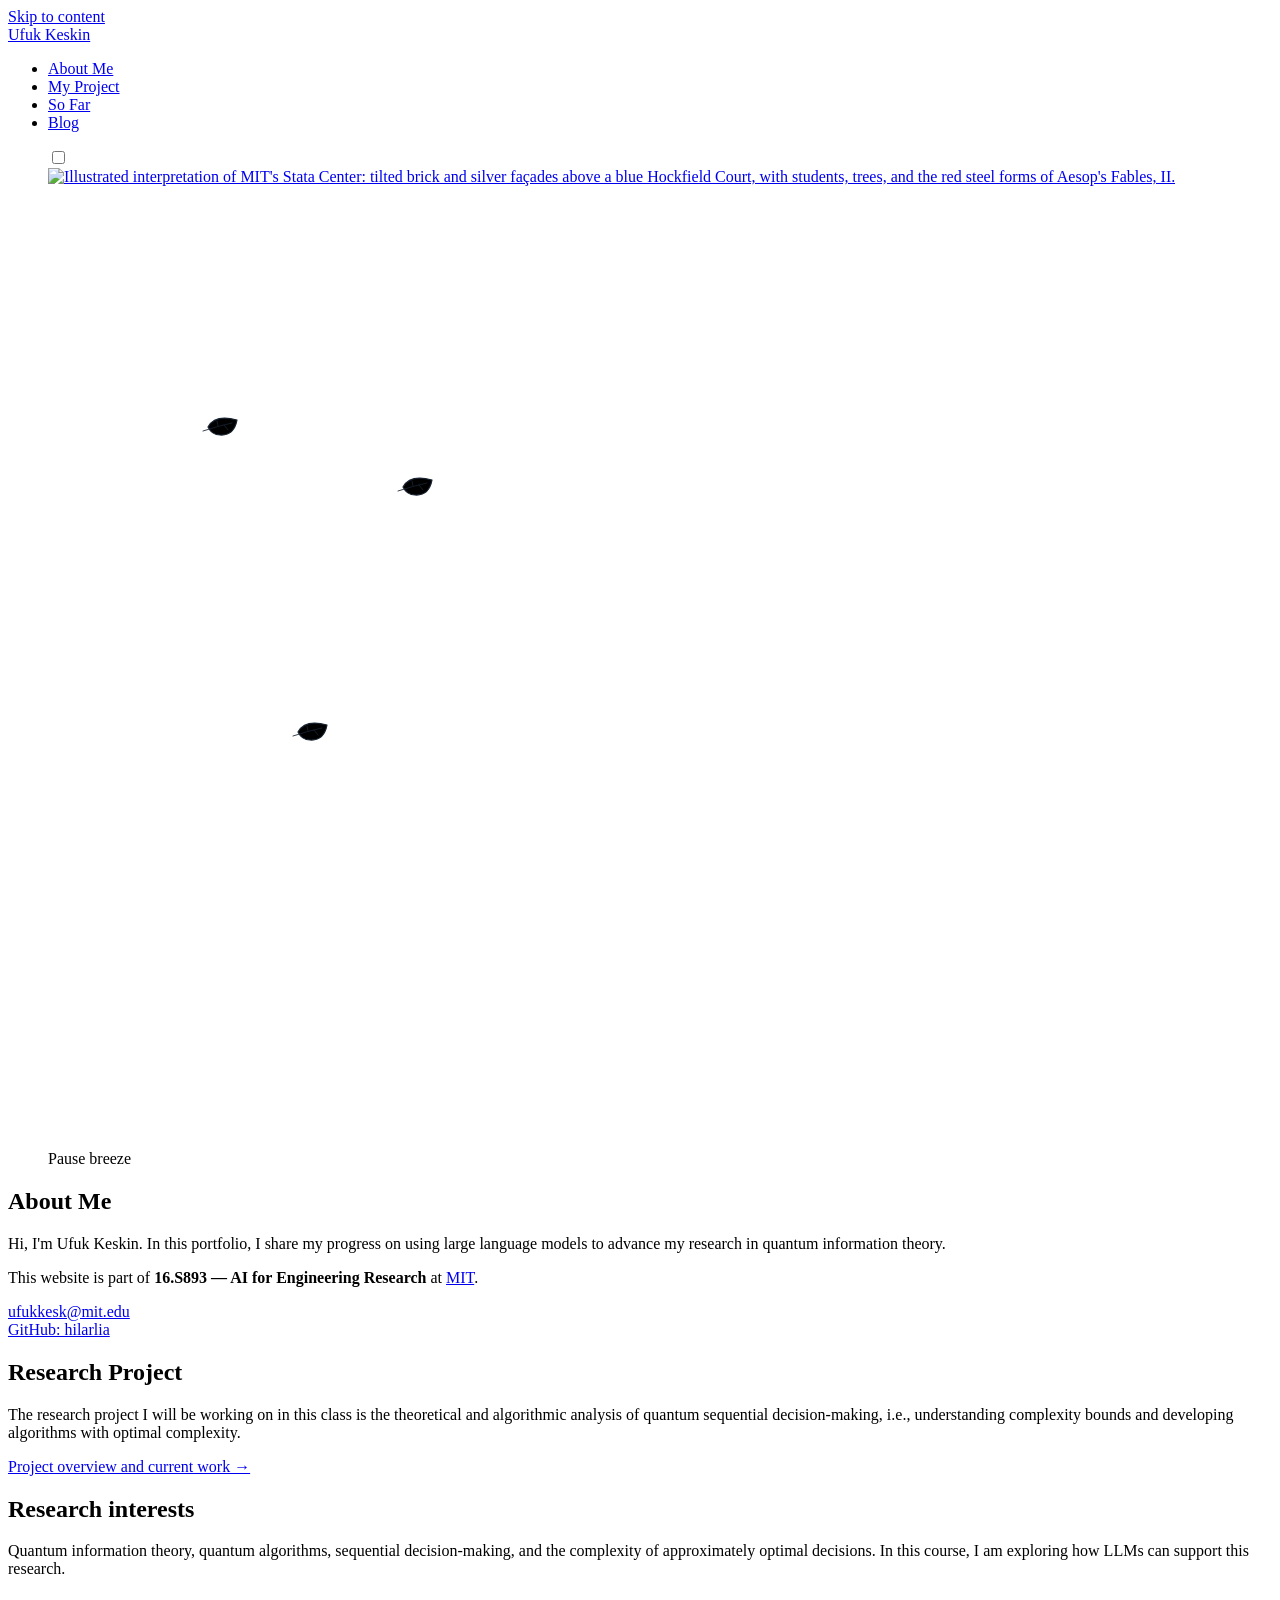
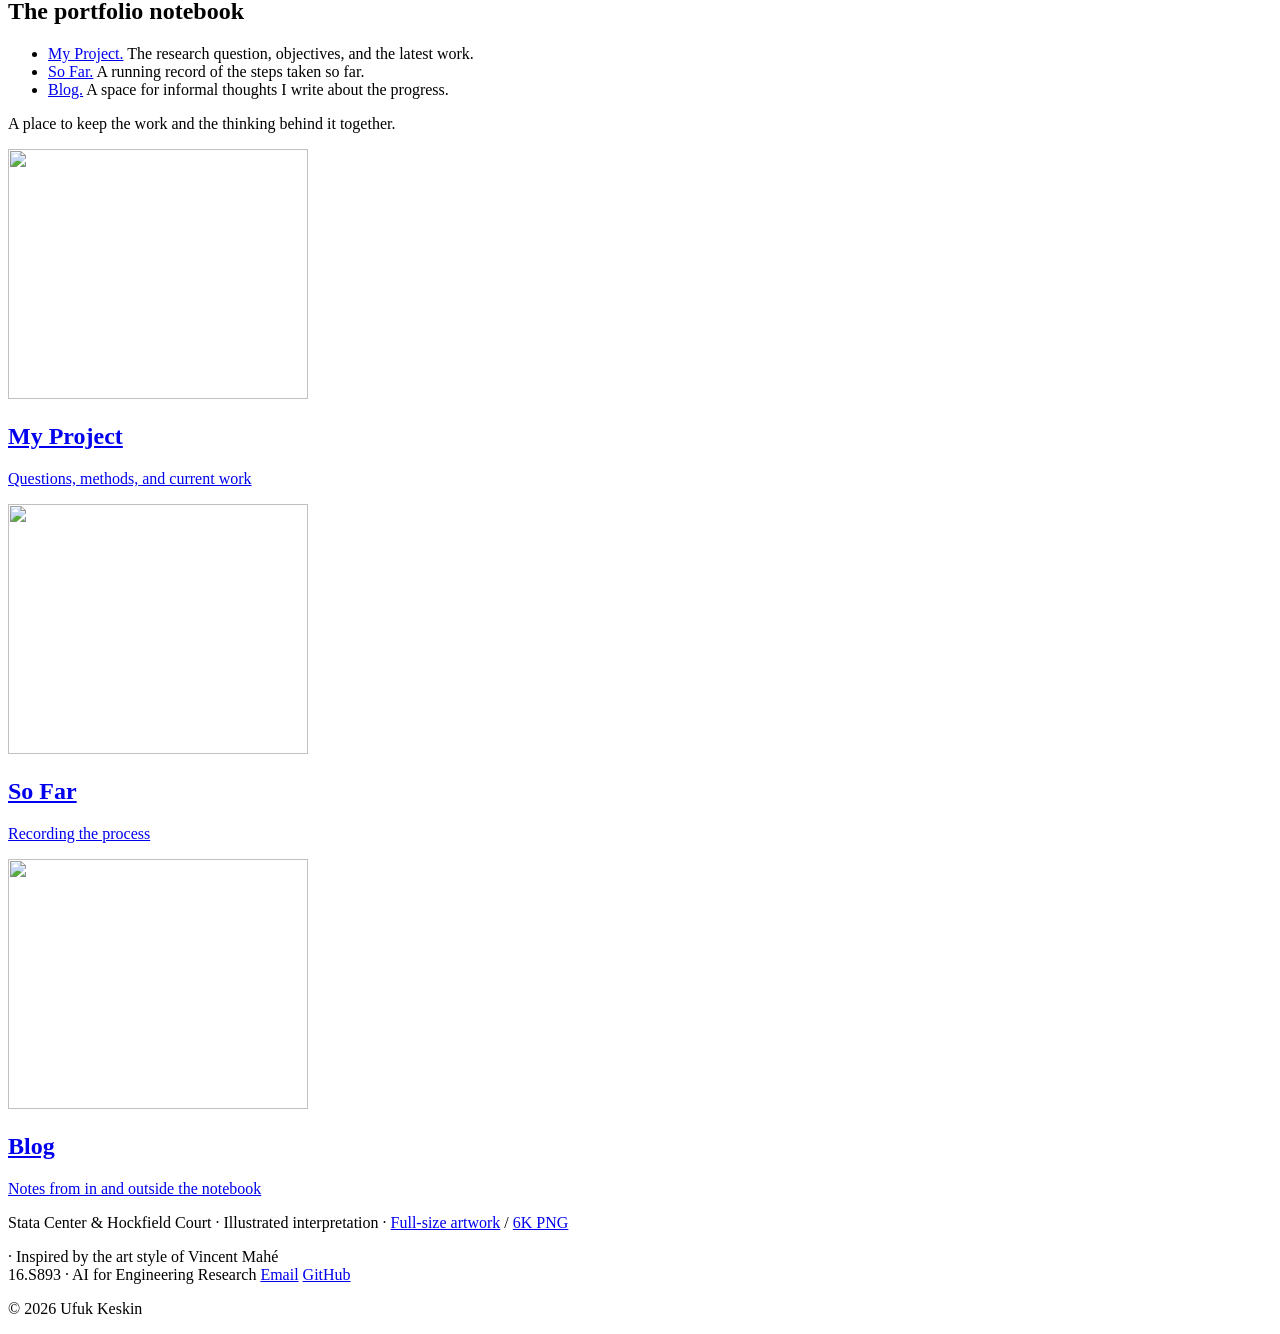
==== docs/index.html @ 1ddf2d88 "Revise project title and update descriptions Updated project title and descriptions for clarity." ====
<!doctype html>
<html lang="en">
<head>
  <meta charset="utf-8">
  <meta name="viewport" content="width=device-width, initial-scale=1">
  <meta name="description" content="Ufuk Keskin's portfolio for MIT 16.S893: AI for Engineering Research, quantum information theory, and quantum sequential decision-making.">
  <title>Ufuk Keskin | About Me</title>
  <link rel="icon" href="assets/favicon.svg" type="image/svg+xml">
  <link rel="stylesheet" href="style.css">
</head>
<body>
  <a class="skip-link" href="#main">Skip to content</a>
  <header class="site-header">
    <div class="container header-inner">
      <a class="site-title" href="index.html">Ufuk Keskin</a>
      <nav aria-label="Main navigation">
        <ul class="nav-list">
          <li><a href="index.html" aria-current="page">About Me</a></li>
          <li><a href="project.html">My Project</a></li>
          <li><a href="sofar.html">So Far</a></li>
          <li><a href="blog.html">Blog</a></li>
        </ul>
      </nav>
    </div>
  </header>

  <!-- Leaves are a separate decorative layer; the original artwork is untouched. -->
  <figure class="campus-banner">
    <input class="breeze-toggle" type="checkbox" id="pause-breeze">
    <div class="campus-scene">
      <a href="assets/stata-center.svg" aria-label="View the full-size Stata Center illustration">
        <img src="assets/stata-center.svg" width="6144" height="2304" fetchpriority="high"
          alt="Illustrated interpretation of MIT's Stata Center: tilted brick and silver façades above a blue Hockfield Court, with students, trees, and the red steel forms of Aesop's Fables, II.">
      </a>
      <svg class="campus-breeze" viewBox="0 0 2560 960" width="2560" height="960" aria-hidden="true" focusable="false">
        <defs>
          <g id="breeze-leaf-shape" stroke="#182332" stroke-linecap="round" stroke-linejoin="round">
            <path d="M-15 1Q-8-12 14-6Q11 10-3 9Q-11 9-15 1Z" fill="currentColor" stroke-width="1.2"/>
            <path d="M-20 5Q-5 0 9-3M-5 0L-6-5M1-1L5 4" fill="none" stroke-width=".85"/>
          </g>
        </defs>
        <g transform="translate(175 240)">
          <g class="breeze-leaf breeze-leaf--one"><g class="leaf-turn"><use href="#breeze-leaf-shape"/></g></g>
        </g>
        <g transform="translate(370 300)">
          <g class="breeze-leaf breeze-leaf--two"><g class="leaf-turn"><use href="#breeze-leaf-shape"/></g></g>
        </g>
        <g transform="translate(265 545)">
          <g class="breeze-leaf breeze-leaf--three"><g class="leaf-turn"><use href="#breeze-leaf-shape"/></g></g>
        </g>
        <g transform="translate(2070 540)">
          <g class="breeze-leaf breeze-leaf--four"><g class="leaf-turn"><use href="#breeze-leaf-shape"/></g></g>
        </g>
        <g transform="translate(2280 495)">
          <g class="breeze-leaf breeze-leaf--five"><g class="leaf-turn"><use href="#breeze-leaf-shape"/></g></g>
        </g>
      </svg>
    </div>
    <label class="breeze-control" for="pause-breeze">Pause breeze</label>
  </figure>

  <main id="main" class="container home-main">
    <div class="home-columns">
      <div>
        <section aria-labelledby="about-heading">
          <h1 id="about-heading">About Me</h1>
          <p>
            Hi, I'm Ufuk Keskin. In this portfolio, I share my progress on using
            large language models to advance my research in quantum information theory.
          </p>
          <p>
            This website is part of <strong>16.S893 — AI for Engineering Research</strong>
            at <a href="https://www.mit.edu/">MIT</a>.
          </p>
          <!-- Add your background, education, and other personal details here. -->
          <p>
            <a href="mailto:ufukkesk@mit.edu">ufukkesk@mit.edu</a><br>
            <a href="https://github.com/hilarlia">GitHub: hilarlia</a>
          </p>
        </section>
        <section aria-labelledby="project-heading">
          <h2 id="project-heading">Research Project</h2>
          <p>
            The research project I will be working on in this class is the theoretical and algorithmic analysis of quantum sequential decision-making, i.e.,
            understanding complexity bounds and developing algorithms with optimal complexity.
          </p>
          <p><a href="project.html">Project overview and current work →</a></p>
        </section>
      </div>
      <div>
        <section aria-labelledby="interests-heading">
          <h2 id="interests-heading">Research interests</h2>
          <p>
            Quantum information theory, quantum algorithms, sequential decision-making,
            and the complexity of approximately optimal decisions. In this course,
            I am exploring how LLMs can support this research.
          </p>
        </section>
        <section aria-labelledby="notebook-heading">
          <h2 id="notebook-heading">The portfolio notebook</h2>
          <ul class="link-list">
            <li><a href="project.html">My Project.</a> The research question, objectives, and the latest work.</li>
            <li><a href="sofar.html">So Far.</a> A running record of the steps taken so far.</li>
            <li><a href="blog.html">Blog.</a> A space for informal thoughts I write about the progress.</li>
          </ul>
          <p class="muted">A place to keep the work and the thinking behind it together.</p>
        </section>
      </div>
    </div>

    <nav class="section-links" aria-label="Explore the portfolio">
      <a class="section-link" href="project.html">
        <img src="assets/research.svg" alt="" width="300" height="250" loading="lazy">
        <h2>My Project</h2>
        <p>Questions, methods, and current work</p>
      </a>
      <a class="section-link" href="sofar.html">
        <img src="assets/notebook.svg" alt="" width="300" height="250" loading="lazy">
        <h2>So Far</h2>
        <p>Recording the process</p>
      </a>
      <a class="section-link" href="blog.html">
        <img src="assets/coffee.svg" alt="" width="300" height="250" loading="lazy">
        <h2>Blog</h2>
        <p>Notes from in and outside the notebook</p>
      </a>
    </nav>
    <p class="artwork-note">
      Stata Center &amp; Hockfield Court · Illustrated interpretation ·
      <a href="assets/stata-center.svg">Full-size artwork</a> / <a href="assets/stata-center-6k.png" download>6K PNG</a>
    </p> · Inspired by the art style of Vincent Mahé
  </main>

  <footer class="site-footer">
    <div class="container footer-inner">
      <div class="footer-links">
        <span>16.S893 · AI for Engineering Research</span>
        <a href="mailto:ufukkesk@mit.edu">Email</a>
        <a href="https://github.com/hilarlia">GitHub</a>
      </div>
      <p>© 2026 Ufuk Keskin</p>
    </div>
  </footer>
</body>
</html>
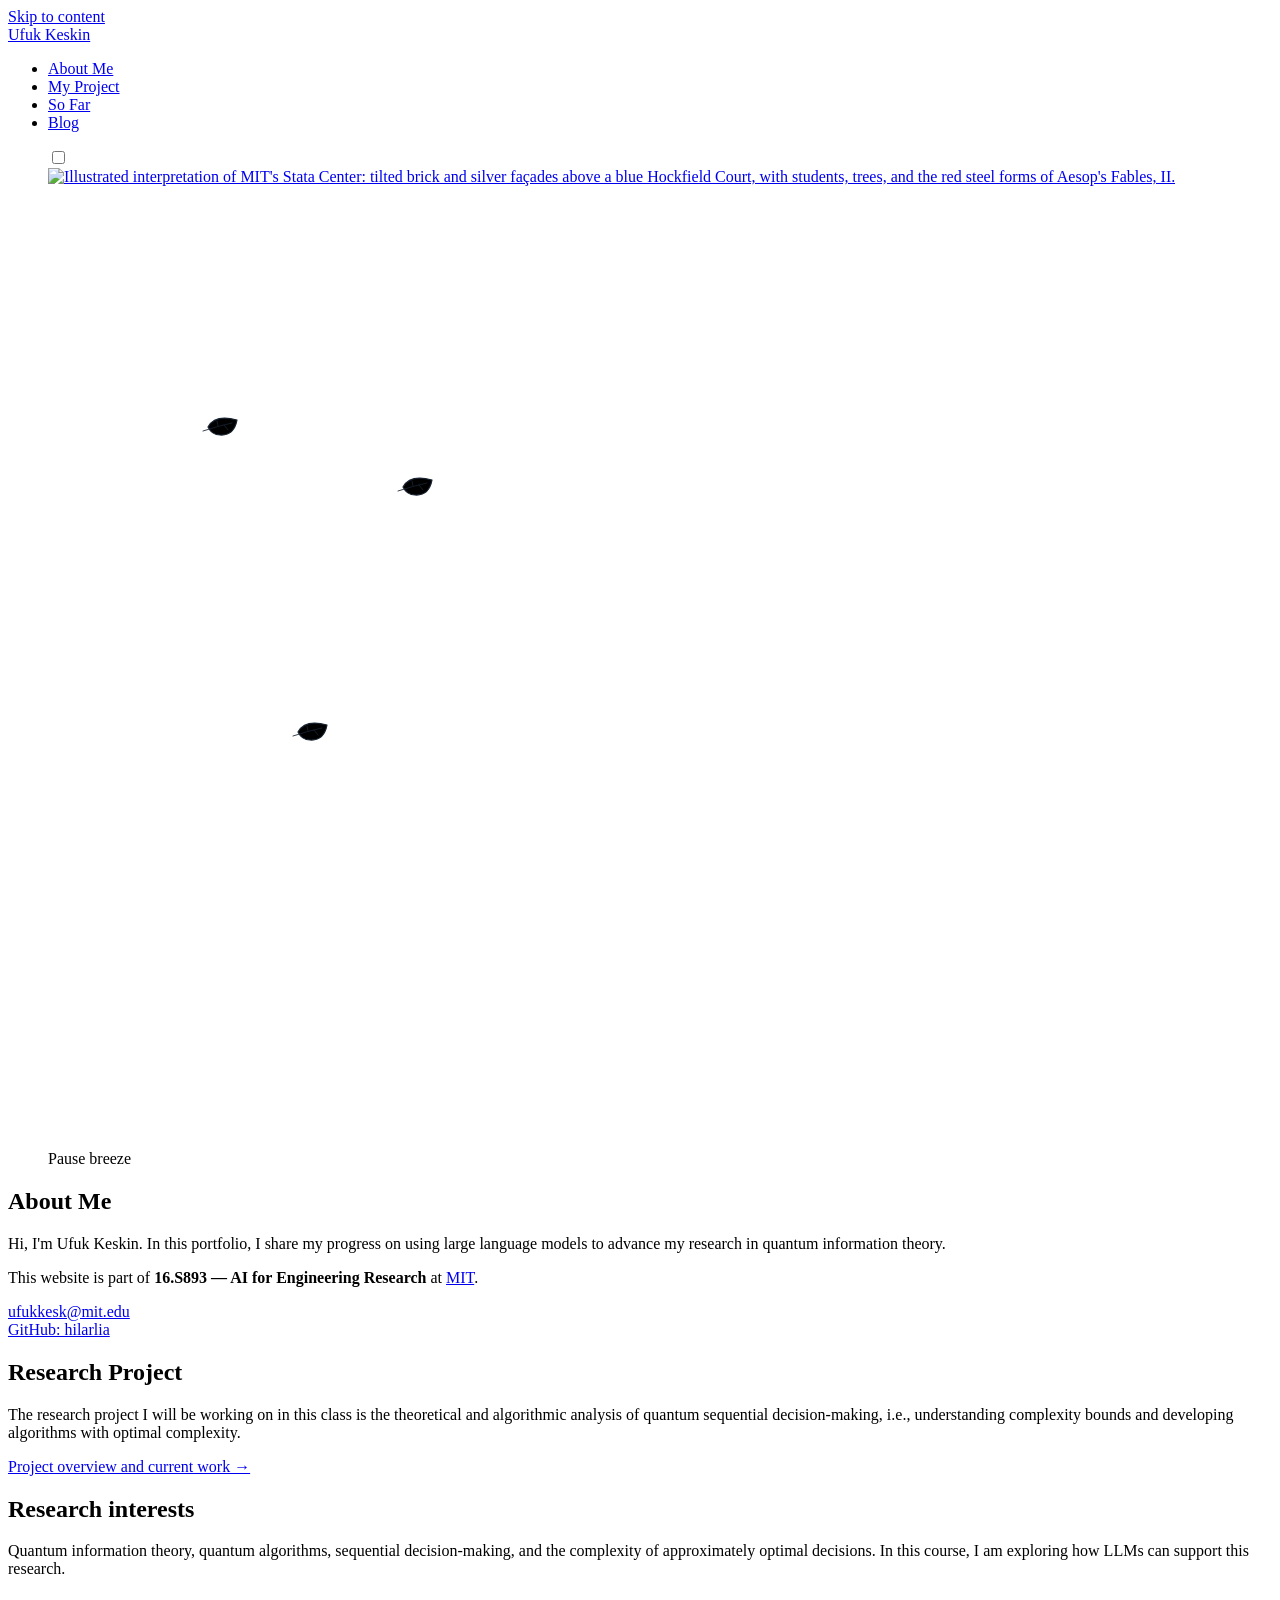
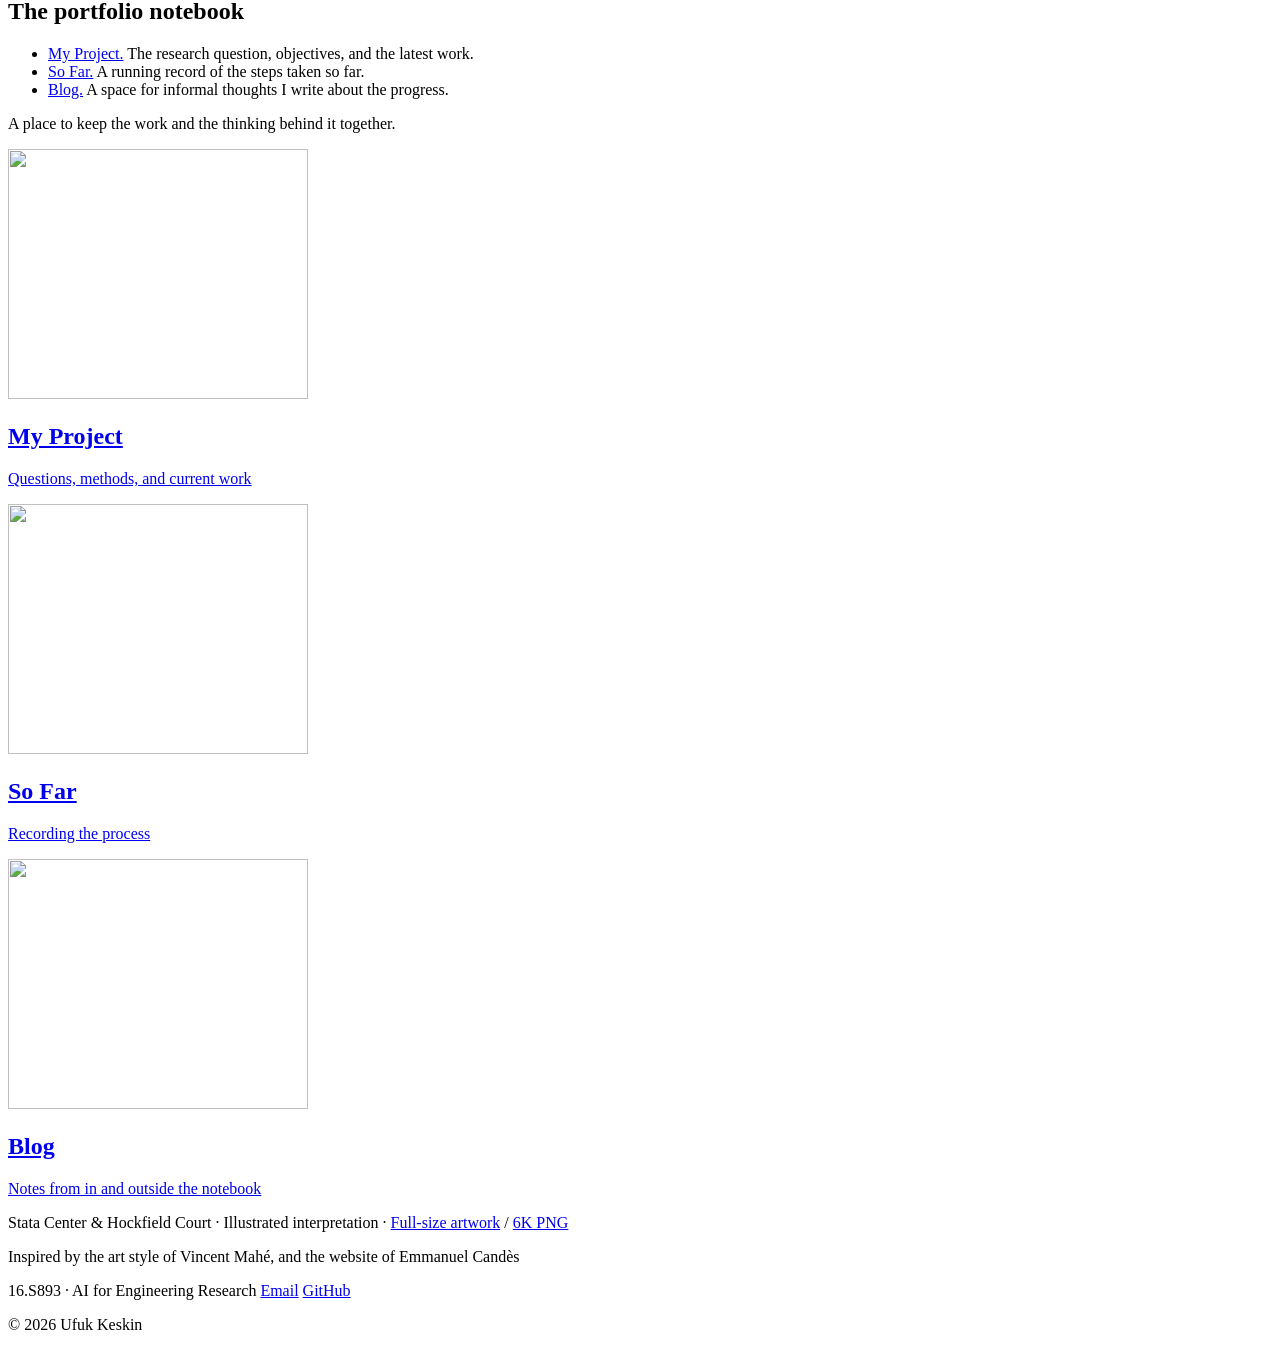
==== commit ed48f404: "Revise artwork note with additional attribution Updated artwork note to include reference to Emmanue" ====
--- a/docs/index.html
+++ b/docs/index.html
@@ -128,7 +128,7 @@
     <p class="artwork-note">
       Stata Center &amp; Hockfield Court · Illustrated interpretation ·
       <a href="assets/stata-center.svg">Full-size artwork</a> / <a href="assets/stata-center-6k.png" download>6K PNG</a>
-    </p> · Inspired by the art style of Vincent Mahé
+    <p class="artwork-note"> Inspired by the art style of Vincent Mahé, and the website of Emmanuel Candès
   </main>
 
   <footer class="site-footer">
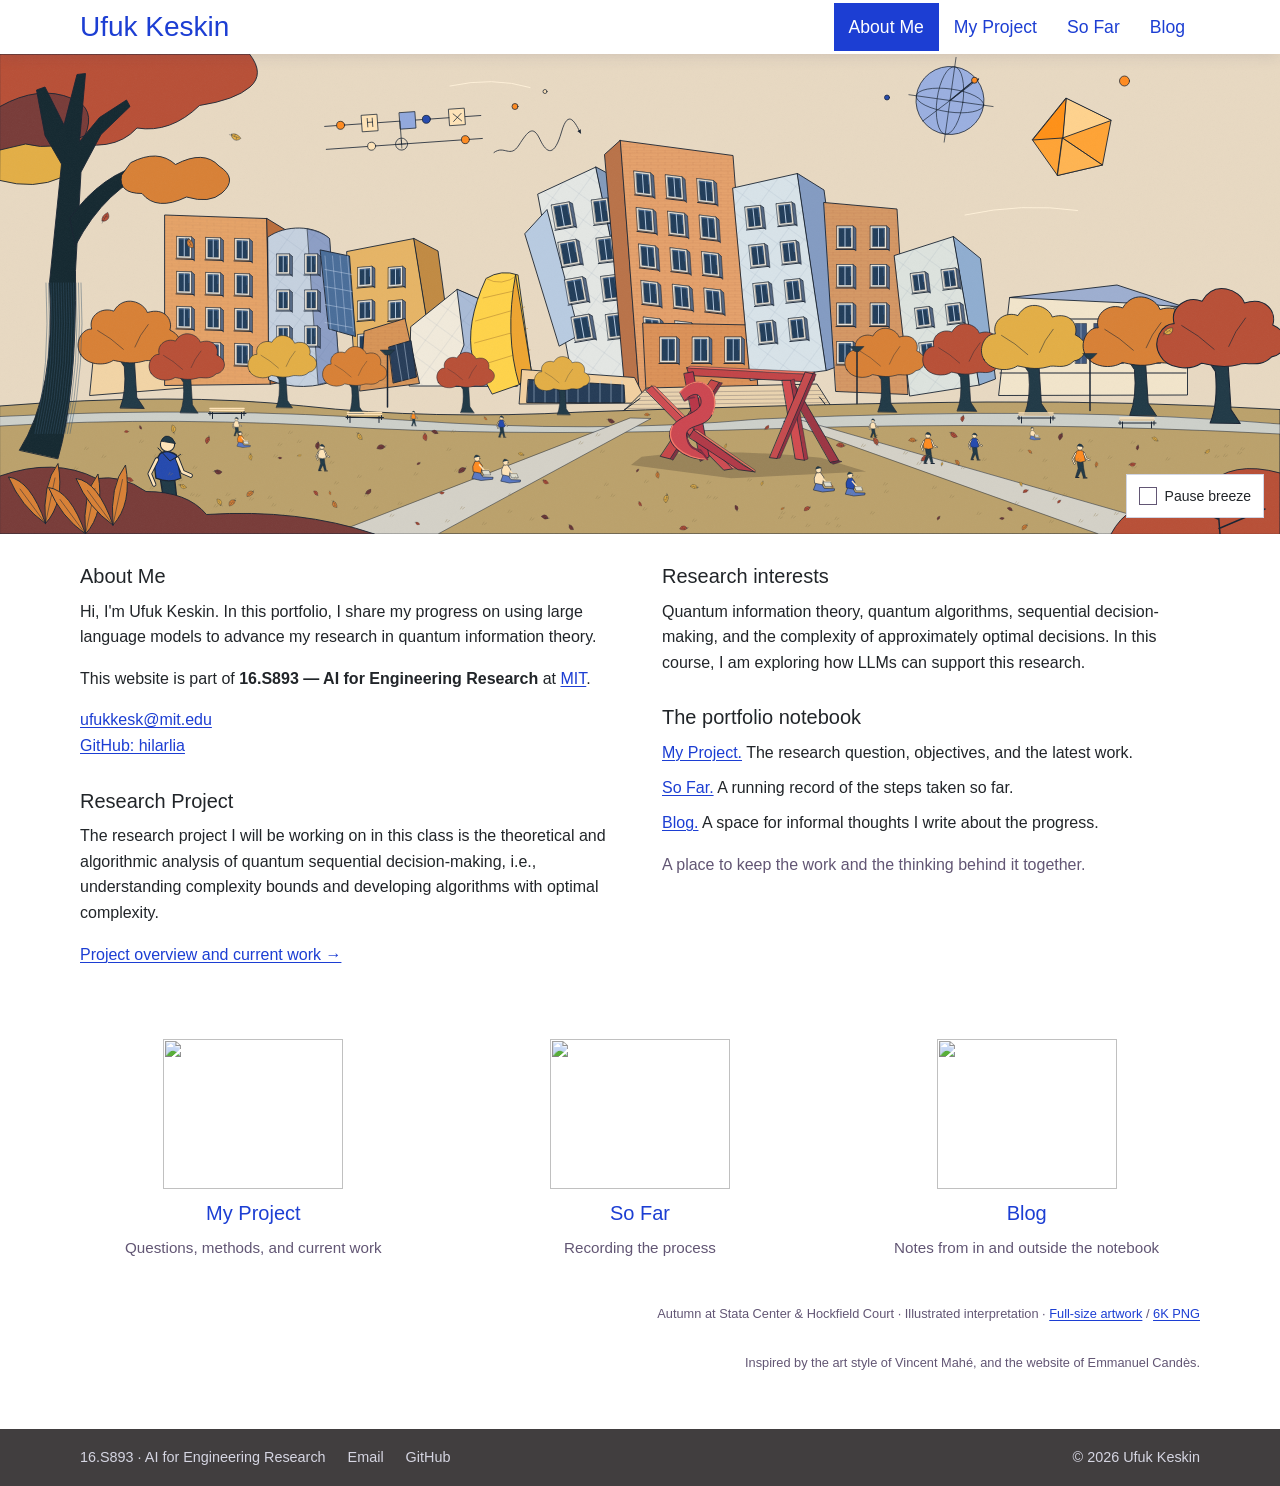
==== commit 0f29663b: "Refresh autumn campus artwork and explain BBPSSW for beginners" ====
--- a/docs/index.html
+++ b/docs/index.html
@@ -24,13 +24,13 @@
     </div>
   </header>
 
-  <!-- Leaves are a separate decorative layer; the original artwork is untouched. -->
+  <!-- Animated leaves complement the autumn artwork; downloads remain static. -->
   <figure class="campus-banner">
     <input class="breeze-toggle" type="checkbox" id="pause-breeze">
     <div class="campus-scene">
-      <a href="assets/stata-center.svg" aria-label="View the full-size Stata Center illustration">
+      <a href="assets/stata-center.svg" aria-label="View the full-size autumn Stata Center illustration">
         <img src="assets/stata-center.svg" width="6144" height="2304" fetchpriority="high"
-          alt="Illustrated interpretation of MIT's Stata Center: tilted brick and silver façades above a blue Hockfield Court, with students, trees, and the red steel forms of Aesop's Fables, II.">
+          alt="Autumn at MIT's Stata Center: tilted brick and silver façades above Hockfield Court, with golden and rust-red trees, fallen leaves, students, and the red steel forms of Aesop's Fables, II.">
       </a>
       <svg class="campus-breeze" viewBox="0 0 2560 960" width="2560" height="960" aria-hidden="true" focusable="false">
         <defs>
@@ -126,9 +126,10 @@
       </a>
     </nav>
     <p class="artwork-note">
-      Stata Center &amp; Hockfield Court · Illustrated interpretation ·
+      Autumn at Stata Center &amp; Hockfield Court · Illustrated interpretation ·
       <a href="assets/stata-center.svg">Full-size artwork</a> / <a href="assets/stata-center-6k.png" download>6K PNG</a>
-    <p class="artwork-note"> Inspired by the art style of Vincent Mahé, and the website of Emmanuel Candès
+    </p>
+    <p class="artwork-note">Inspired by the art style of Vincent Mahé, and the website of Emmanuel Candès.</p>
   </main>
 
   <footer class="site-footer">
--- a/docs/style.css
+++ b/docs/style.css
@@ -0,0 +1,476 @@
+/* Source Sans Pro is hosted locally so previews also work offline. */
+@font-face {
+  font-family: "Source Sans Pro";
+  font-style: normal;
+  font-weight: 400;
+  font-display: swap;
+  src: url("assets/fonts/source-sans-pro-regular.woff2") format("woff2");
+}
+@font-face {
+  font-family: "Source Sans Pro";
+  font-style: normal;
+  font-weight: 700;
+  font-display: swap;
+  src: url("assets/fonts/source-sans-pro-bold.woff2") format("woff2");
+}
+@font-face {
+  font-family: "Source Sans Pro";
+  font-style: italic;
+  font-weight: 400;
+  font-display: swap;
+  src: url("assets/fonts/source-sans-pro-italic.woff2") format("woff2");
+}
+
+:root {
+  --blue: #1c3ed3;
+  --ink: #212529;
+  --muted: #625674;
+  --footer: #413e3f;
+  --rule: #e3e5ec;
+  --accent: #e74c3c;
+}
+
+* { box-sizing: border-box; }
+html { -webkit-text-size-adjust: 100%; }
+body {
+  margin: 0;
+  min-height: 100vh;
+  display: flex;
+  flex-direction: column;
+  background: #ffffff;
+  color: var(--ink);
+  font-family: "Source Sans Pro", "Helvetica Neue", Arial, sans-serif;
+  font-size: 16px;
+  line-height: 1.6;
+}
+a { color: var(--blue); text-decoration: none; }
+a:hover { text-decoration: underline; }
+/* Identify inline links by more than color alone. Navigation stays unadorned. */
+.home-columns a, .artwork-note a, .page-aside a {
+  text-decoration: underline;
+  text-decoration-thickness: 1px;
+  text-underline-offset: 2px;
+}
+a:focus-visible {
+  outline: 3px solid var(--blue);
+  outline-offset: 4px;
+}
+p { margin: 0 0 1rem; }
+h1, h2, h3 { margin: 0 0 .6rem; font-weight: 400; line-height: 1.25; }
+h1 { font-size: 2.5rem; }
+h2 { font-size: 1.25rem; }
+h3 { font-size: 1.15rem; }
+ul, ol { margin: 0 0 1rem; padding-left: 1.25rem; }
+li + li { margin-top: .3rem; }
+img { max-width: 100%; }
+.container { width: calc(100% - 48px); max-width: 1120px; margin-inline: auto; }
+.muted, .meta { color: var(--muted); }
+.meta { font-size: .9rem; }
+
+.skip-link {
+  position: absolute;
+  left: 1rem;
+  top: -100px;
+  z-index: 10;
+  padding: .5rem 1rem;
+  background: #fff;
+}
+.skip-link:focus { top: 1rem; }
+.site-header {
+  position: relative;
+  z-index: 1;
+  background: #fff;
+  box-shadow: 0 1px 15px rgb(50 50 93 / 15%);
+}
+.header-inner {
+  display: flex;
+  align-items: center;
+  justify-content: space-between;
+  gap: 24px;
+  min-height: 54px;
+}
+.site-title {
+  color: var(--blue);
+  font-size: 1.75rem;
+  font-weight: 400;
+  line-height: 1.2;
+  white-space: nowrap;
+}
+.site-title:hover { text-decoration: none; }
+.nav-list {
+  display: flex;
+  align-items: center;
+  list-style: none;
+  margin: 0;
+  padding: 0;
+}
+.nav-list li { margin: 0; }
+.nav-list a {
+  display: block;
+  padding: 10px 15px;
+  font-size: 1.1rem;
+  white-space: nowrap;
+}
+.nav-list a:hover, .nav-list a[aria-current="page"] {
+  color: #fff;
+  background: var(--blue);
+  text-decoration: none;
+}
+
+/* A real image, not a background with cover: the entire scene stays visible. */
+.campus-banner { position: relative; margin: 0; background: #fff; }
+.campus-scene { position: relative; background: #e8d9c2; }
+.campus-banner a { display: block; }
+.campus-banner a:focus-visible { outline-offset: -5px; }
+.campus-banner img {
+  display: block;
+  width: 100%;
+  height: auto;
+  aspect-ratio: 8 / 3;
+}
+
+/* A light SVG overlay keeps the architecture, easter egg, and downloads static. */
+.campus-breeze {
+  position: absolute;
+  inset: 0;
+  width: 100%;
+  height: 100%;
+  overflow: hidden;
+  pointer-events: none;
+}
+.breeze-leaf {
+  --flight: 24s;
+  --delay: -6s;
+  --drift-x: 580px;
+  --drift-y: 580px;
+  color: #e3ae45;
+  opacity: 0;
+  animation: leaf-drift var(--flight) linear var(--delay) infinite;
+}
+.leaf-turn {
+  transform-box: fill-box;
+  transform-origin: center;
+  animation: leaf-turn 7s ease-in-out var(--delay) infinite alternate;
+}
+.breeze-leaf--two {
+  --flight: 29s;
+  --delay: -18s;
+  --drift-x: 520px;
+  --drift-y: 520px;
+  color: #cc4a39;
+}
+.breeze-leaf--three {
+  --flight: 22s;
+  --delay: -12s;
+  --drift-x: 640px;
+  --drift-y: 340px;
+  color: #d88035;
+}
+.breeze-leaf--four {
+  --flight: 26s;
+  --delay: -3s;
+  --drift-x: 390px;
+  --drift-y: 340px;
+  color: #a65b2f;
+}
+.breeze-leaf--five {
+  --flight: 31s;
+  --delay: -23s;
+  --drift-x: 235px;
+  --drift-y: 410px;
+  color: #b3472a;
+}
+@keyframes leaf-drift {
+  0% { transform: translate(0, 0); opacity: 0; }
+  12% { opacity: .85; }
+  30% { transform: translate(calc(var(--drift-x) * .28), calc(var(--drift-y) * .23)); }
+  58% { transform: translate(calc(var(--drift-x) * .53), calc(var(--drift-y) * .56)); }
+  82% { transform: translate(calc(var(--drift-x) * .87), calc(var(--drift-y) * .77)); opacity: .85; }
+  100% { transform: translate(var(--drift-x), var(--drift-y)); opacity: 0; }
+}
+@keyframes leaf-turn {
+  from { transform: rotate(-24deg) scaleX(.8); }
+  to { transform: rotate(140deg) scaleX(1); }
+}
+
+/* A native checkbox provides keyboard/touch pause without any JavaScript. */
+.breeze-toggle {
+  position: absolute;
+  right: 20px;
+  bottom: 20px;
+  width: 1px;
+  height: 1px;
+  margin: 0;
+  overflow: hidden;
+  clip-path: inset(50%);
+}
+.breeze-control {
+  position: absolute;
+  right: 16px;
+  bottom: 16px;
+  display: flex;
+  align-items: center;
+  gap: 8px;
+  min-height: 44px;
+  padding: 10px 12px;
+  background: #fff;
+  color: var(--ink);
+  border: 1px solid #d0d5e4;
+  font-size: .875rem;
+  line-height: 1.2;
+  cursor: pointer;
+  user-select: none;
+}
+.breeze-control::before {
+  content: "";
+  display: grid;
+  place-items: center;
+  width: 16px;
+  height: 16px;
+  border: 1px solid var(--muted);
+  font-size: 13px;
+}
+.breeze-control:hover { border-color: var(--blue); }
+.breeze-toggle:focus-visible ~ .breeze-control {
+  outline: 3px solid var(--blue);
+  outline-offset: 3px;
+}
+.breeze-toggle:checked ~ .breeze-control::before {
+  content: "✓";
+  background: var(--blue);
+  border-color: var(--blue);
+  color: #fff;
+}
+.breeze-toggle:checked ~ .campus-scene .breeze-leaf,
+.breeze-toggle:checked ~ .campus-scene .leaf-turn { animation-play-state: paused; }
+@media (prefers-reduced-motion: reduce) {
+  .campus-breeze, .breeze-toggle, .breeze-control { display: none; }
+  .breeze-leaf, .leaf-turn { animation: none; }
+}
+
+.artwork-note {
+  margin: 28px 0 0;
+  text-align: right;
+  font-size: .8rem;
+  color: var(--muted);
+}
+.artwork-note a { white-space: nowrap; }
+main { flex: 1; }
+.home-main { padding: 30px 0 56px; }
+.home-columns { display: grid; grid-template-columns: 1fr 1fr; gap: 44px; }
+.home-columns h1 { font-size: 1.25rem; }
+.home-columns section + section { margin-top: 30px; }
+.link-list { list-style: none; padding: 0; }
+.link-list li + li { margin-top: .6rem; }
+.section-links {
+  display: grid;
+  grid-template-columns: repeat(3, 1fr);
+  gap: 40px;
+  margin-top: 56px;
+  text-align: center;
+}
+.section-link { display: block; }
+.section-link img { display: block; width: 180px; height: 150px; margin: 0 auto 12px; }
+.section-link h2 { color: var(--blue); }
+.section-link p { color: var(--muted); font-size: .95rem; }
+.section-link:hover { text-decoration: none; }
+.section-link:hover h2 { text-decoration: underline; }
+
+/* Interior pages mirror the reference's illustration + uncluttered text layout. */
+.page-main { padding: 70px 0 80px; }
+.page-layout { display: grid; grid-template-columns: 220px minmax(0, 1fr); gap: 70px; }
+.page-aside { padding-top: 18px; text-align: center; }
+.page-aside img { width: 220px; height: 184px; display: block; margin-bottom: 20px; }
+.page-aside p { font-size: .95rem; color: var(--muted); }
+.page-aside a { display: inline-block; margin-top: 10px; }
+.page-heading { margin-bottom: 36px; }
+.page-heading h1 { color: var(--blue); }
+.lead { font-size: 1.3rem; line-height: 1.5; color: #414156; }
+.prose { max-width: 760px; }
+.prose section + section { margin-top: 36px; }
+.prose a:not(.permalink) { text-decoration: underline; text-underline-offset: 2px; }
+.prose h2 { font-size: 1.5rem; }
+.prose h3 { font-size: 1.25rem; }
+.note { border-left: 2px solid var(--blue); padding-left: 20px; }
+.timeline { list-style: none; padding-left: 24px; border-left: 1px solid #cdd4ef; }
+.timeline li { position: relative; margin: 0 0 32px; }
+.timeline li::before {
+  content: "";
+  position: absolute;
+  left: -29px;
+  top: 9px;
+  width: 9px;
+  height: 9px;
+  border-radius: 50%;
+  background: var(--blue);
+}
+.timeline .step { color: var(--blue); font-size: .9rem; margin-bottom: 4px; }
+.blog-post { padding-bottom: 28px; margin-bottom: 28px; border-bottom: 1px solid var(--rule); }
+.blog-post h2 { margin-bottom: 12px; }
+.permalink { color: inherit; }
+.permalink:hover { color: var(--blue); }
+
+.site-footer { margin-top: auto; background: var(--footer); color: #d5d5e2; }
+.footer-inner { display: flex; justify-content: space-between; gap: 24px; padding-block: 17px; font-size: .9rem; }
+.footer-inner p { margin: 0; }
+.footer-links { display: flex; flex-wrap: wrap; column-gap: 22px; row-gap: 8px; }
+.site-footer a { color: #d5d5e2; }
+.site-footer a:focus-visible { outline-color: #fff; }
+
+@media (max-width: 900px) {
+  .page-layout { grid-template-columns: 160px minmax(0, 1fr); gap: 36px; }
+  .page-aside img { width: 160px; height: auto; }
+}
+@media (max-width: 680px) {
+  .container { width: calc(100% - 32px); }
+  .header-inner { flex-direction: column; align-items: flex-start; gap: 12px; padding-top: 17px; }
+  .site-title { font-size: 1.6rem; }
+  .site-header nav { width: 100%; }
+  .nav-list { justify-content: space-between; }
+  .nav-list a { padding: 10px 9px; font-size: 1rem; }
+  /* Put the control below the picture on phones, never over the small scene. */
+  .breeze-control { position: static; width: max-content; margin: 8px 16px 0 auto; }
+  .artwork-note { text-align: left; font-size: .75rem; }
+  .home-main { padding-top: 28px; }
+  .home-columns { grid-template-columns: 1fr; gap: 30px; }
+  .section-links { gap: 18px; margin-top: 36px; }
+  .section-link img { height: auto; width: 100%; }
+  .section-link h2 { font-size: 1.15rem; }
+  .section-link p { display: none; }
+  .page-main { padding: 36px 0 48px; }
+  .page-layout { grid-template-columns: minmax(0, 1fr); gap: 32px; }
+  .page-aside { grid-row: 2; padding-top: 24px; border-top: 1px solid var(--rule); }
+  .page-aside img { width: 140px; margin: 0 auto 16px; }
+  h1 { font-size: 2rem; }
+  .footer-inner { flex-direction: column; gap: 12px; }
+}
+@media print {
+  .site-header, .site-footer, .section-links, .page-aside, .skip-link,
+  .campus-breeze, .breeze-toggle, .breeze-control { display: none; }
+  .breeze-leaf, .leaf-turn { animation: none; }
+  .page-layout, .home-columns { display: block; }
+  .page-main { padding: 0; }
+  a { color: inherit; }
+}
+
+/* Optional visual walkthrough on project page */
+.visual-toggle {
+  margin-top: 10px;
+  border: 1px solid var(--rule);
+  padding: 10px 14px;
+  background: #fbfcff;
+}
+.deck-launch {
+  display: inline-block;
+  cursor: pointer;
+  padding: 8px 12px;
+  border: 1px solid var(--blue);
+  color: var(--blue);
+  font-weight: 700;
+}
+.deck-launch:hover { background: #eef2ff; text-decoration: none; }
+.visual-figure { margin: 18px 0 28px; }
+.visual-figure img {
+  display: block;
+  width: 100%;
+  height: auto;
+  border: 1px solid var(--rule);
+}
+.visual-figure figcaption { margin-top: 8px; color: var(--muted); }
+
+/* Code and Prompt Card Styling */
+code {
+  font-family: SFMono-Regular, Consolas, "Liberation Mono", Menlo, Courier, monospace;
+  font-size: 0.9em;
+  background: #f1f3f9;
+  padding: 2px 6px;
+  border-radius: 4px;
+}
+pre {
+  font-family: SFMono-Regular, Consolas, "Liberation Mono", Menlo, Courier, monospace;
+  font-size: 0.88rem;
+  line-height: 1.5;
+  background: #f6f8fd;
+  border: 1px solid var(--rule);
+  border-left: 3px solid var(--blue);
+  padding: 14px 16px;
+  overflow-x: auto;
+  border-radius: 4px;
+  margin: 12px 0 20px;
+  white-space: pre-wrap;
+}
+.prompt-card {
+  margin: 20px 0 28px;
+  border: 1px solid var(--rule);
+  border-radius: 6px;
+  background: #fff;
+  padding: 18px 20px;
+  box-shadow: 0 1px 3px rgba(0,0,0,0.03);
+}
+.prompt-card h3, .prompt-card h4 {
+  margin-top: 0;
+  color: var(--blue);
+}
+
+/* A readable, self-contained guide; keep the wider talk layout separate. */
+.bbpssw-main { max-width: 820px; padding-block: 48px 72px; }
+.bbpssw-prose { max-width: none; font-size: 1.08rem; }
+.bbpssw-prose h3 { margin-top: 24px; }
+.bbpssw-prose section { scroll-margin-top: 24px; }
+.bbpssw-prose code { overflow-wrap: anywhere; }
+.bbpssw-prose pre code { padding: 0; background: none; }
+.bbpssw-prose summary { cursor: pointer; font-weight: 700; }
+.bbpssw-prose summary:focus-visible { outline: 3px solid var(--blue); outline-offset: 4px; }
+.bbpssw-prose details[open] summary { margin-bottom: 18px; }
+.bbpssw-callout, .bbpssw-equations {
+  margin-block: 20px;
+  padding: 18px 22px;
+  border-left: 3px solid var(--blue);
+  background: #f6f8fd;
+}
+.bbpssw-callout p:last-child, .bbpssw-equations p:last-child { margin-bottom: 0; }
+.bbpssw-contents { margin-block: 32px; padding: 24px; border: 1px solid var(--rule); }
+.bbpssw-contents ol { margin-bottom: 0; }
+.bbpssw-steps li + li, .bbpssw-file-guide li + li { margin-top: 16px; }
+.bbpssw-results { margin: 20px 0; padding: 20px 24px; background: #f6f8fd; }
+.bbpssw-results dt { font-weight: 700; }
+.bbpssw-results dd { margin: 4px 0 16px; }
+.bbpssw-results dd:last-child { margin-bottom: 0; }
+.bbpssw-details { margin-block: 24px; padding: 18px; border: 1px solid var(--rule); }
+@media (max-width: 680px) {
+  .bbpssw-main { padding-block: 32px 48px; }
+  .bbpssw-prose { font-size: 1rem; }
+}
+
+/* Full-page Lightning Talk deck */
+.deck-main {
+  padding: 46px 0 70px;
+}
+.deck-container {
+  width: min(96vw, 1620px);
+  margin: 0 auto;
+}
+.deck-header {
+  margin-bottom: 26px;
+}
+.deck-prose {
+  max-width: none;
+  font-size: 1.14rem;
+}
+.deck-prose h2 {
+  font-size: 1.65rem;
+  margin-top: 30px;
+}
+.deck-figure {
+  margin: 20px 0 34px;
+}
+.deck-figure img {
+  width: min(100%, 1560px);
+  margin-inline: auto;
+}
+
+@media (max-width: 680px) {
+  .deck-main { padding: 28px 0 44px; }
+  .deck-prose { font-size: 1rem; }
+  .deck-prose h2 { font-size: 1.35rem; }
+}
